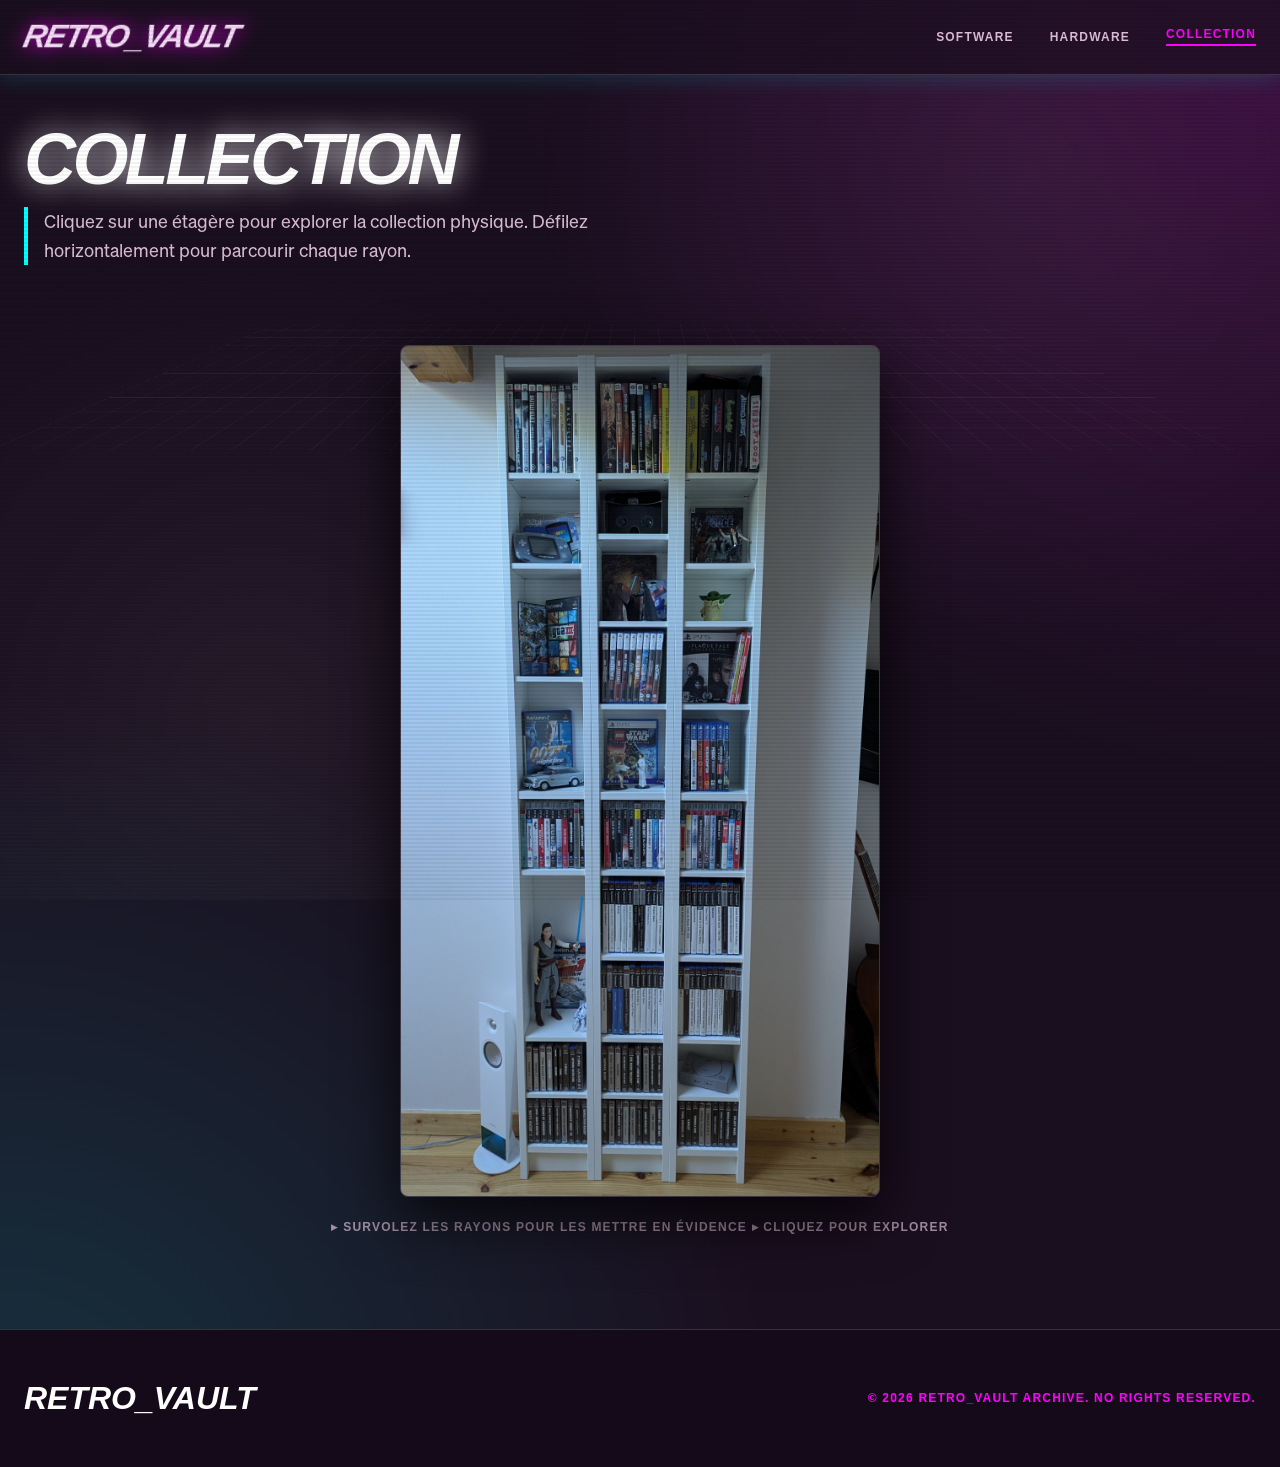
==== cabinet.html @ 1c25ea4e "add collection" ====
<!DOCTYPE html>
<html class="dark" lang="fr" style="">
<head>
    <meta charset="utf-8">
    <meta content="width=device-width, initial-scale=1.0" name="viewport">
    <title>RETRO_VAULT | Collection</title>
    <script src="tailwindcss-3.4.17.js"></script>
    <script id="tailwind-config" src="tailwind.js"></script>
    <link href="style.css" rel="stylesheet"/>
    <link href="images/favicon-32x32.png" rel="icon" sizes="32x32" type="image/png"/>
    <link href="images/favicon.png" rel="icon" sizes="1024x1024" type="image/png"/>
</head>
<body class="font-body-md antialiased min-w-[320px] overflow-x-hidden selection:bg-neon-pink selection:text-surface-deep">
<!-- Ambient Background Effects -->
<div class="fixed inset-0 scanlines"></div>
<div class="fixed inset-0 ambient-glow-pink pointer-events-none -z-10"></div>
<div class="fixed inset-0 ambient-glow-cyan pointer-events-none -z-10"></div>
<div class="fixed inset-0 grid-bg pointer-events-none -z-10" style="transform: perspective(500px) rotateX(60deg) translate(-9.1875px, 1.19048px);"></div>
<!-- TopNavBar -->
<header class="fixed top-0 w-full z-40 bg-surface/70 backdrop-blur-xl border-b border-glass-border shadow-[0_4px_20px_rgba(0,255,255,0.15)]">
    <div class="relative flex justify-between items-center w-full px-lg py-md max-w-container-max mx-auto">
        <a class="font-display-lg text-headline-lg tracking-tighter drop-shadow-[0_0_10px_rgba(255,0,255,0.8)] italic -skew-x-12"
           href="index.html">
            RETRO_VAULT
        </a>
        <div>
            <div class="hidden sm:flex items-center gap-9">
                <a class="text-on-surface-variant font-label-caps text-label-caps uppercase hover:text-electric-cyan hover:drop-shadow-[0_0_8px_#00FFFF] transition-all duration-300"
                   href="software.html">Software</a>
                <a class="text-on-surface-variant font-label-caps text-label-caps uppercase hover:text-neon-pink hover:drop-shadow-[0_0_8px_#FF00FF] transition-all duration-300"
                   href="hardware.html">Hardware</a>
                <a class="text-neon-pink border-b-2 border-neon-pink pb-1 font-label-caps text-label-caps uppercase hover:text-neon-pink hover:drop-shadow-[0_0_8px_#FF00FF] transition-all duration-300"
                   href="cabinet.html">Collection</a>
            </div>

            <div class="flex flex-1 justify-end items-center gap-4 md:gap-8">
                <button class="sm:hidden text-white flex flex-col items-center justify-center gap-[5px] p-1" id="mobile-menu-btn" aria-label="Menu" aria-expanded="false">
                    <span class="ham-line w-6 h-[2px] bg-current transition-transform duration-300"></span>
                    <span class="ham-line w-6 h-[2px] bg-current transition-transform duration-300"></span>
                    <span class="ham-line w-6 h-[2px] bg-current transition-transform duration-300"></span>
                </button>
            </div>
        </div>
        <!-- Mobile Menu Overlay -->
        <div class="absolute top-full right-lg min-w-[220px] bg-surface/70 backdrop-blur-xl border border-glass-border rounded-b-xl shadow-xl overflow-hidden hidden sm:hidden flex-col"
             id="mobile-menu">
            <a class="text-on-surface-variant text-base font-medium py-4 px-6 hover:bg-electric-cyan/10 transition-colors"
               href="software.html">Software</a>
            <a class="text-on-surface-variant text-base font-medium py-4 px-6 hover:bg-electric-cyan/10 transition-colors"
               href="hardware.html">Hardware</a>
            <a class="text-neon-pink border-b-2 border-neon-pink pb-1 font-medium py-4 px-6 hover:bg-electric-cyan/10 transition-colors"
               href="cabinet.html">Collection</a>
        </div>
    </div>
</header>
<!-- Main Content -->
<main class="max-w-container-max mx-auto px-md md:px-lg py-xl pt-[120px] relative z-10 flex flex-col items-center">
    <!-- Header Section -->
    <header class="mb-xl md:mb-[80px] text-center md:text-left w-full relative z-10">
        <h1 class="font-display-lg text-display-lg text-secondary italic uppercase tracking-tighter drop-shadow-[0_0_15px_rgba(255,255,255,0.8)] overflow-x-auto overflow-y-hidden whitespace-nowrap">
            COLLECTION
        </h1>
        <p class="font-body-lg text-body-lg text-on-surface-variant max-w-2xl mt-sm border-l-4 border-electric-cyan pl-md">
            Cliquez sur une étagère pour explorer la collection physique. Défilez horizontalement pour parcourir chaque rayon.
        </p>
    </header>

    <!-- Cabinet photo with clickable shelves -->
    <div id="cabinet-view" class="relative w-full max-w-[480px] mx-auto select-none">
        <!-- Main photo -->
        <img src="images/cabinet/armoire.jpg" alt="Armoire de collection rétro"
             class="block w-full h-auto rounded-xl border border-glass-border shadow-[0_20px_60px_rgba(0,0,0,0.8)]"/>

        <!-- Clickable shelf zones (10 floors). Positions in % so they scale with the photo.
             To fine-tune, edit the style values below (top / height / left / right). -->
        <!-- etagere 1 -->
        <a href="shelf.html?shelf=1" class="shelf-hotspot absolute z-10" style="top: 2.4%; height: 12.4%; left: 21.1%; right: 23.5%;" data-shelf="1" aria-label="Étagère 1">
            <span class="shelf-hotspot-label">1</span>
        </a>

        <!-- etagere 2 -->
        <a href="shelf.html?shelf=2" class="shelf-hotspot absolute z-10" style="top: 32.4%; height: 10.3%; left: 39.9%; right: 25.3%;" data-shelf="2" aria-label="Étagère 2">
            <span class="shelf-hotspot-label">2</span>
        </a>

        <!-- etagere 3 -->
        <a href="shelf.html?shelf=3" class="shelf-hotspot absolute z-10" style="top: 42.6%; height: 10%; left: 23.5%; right: 24.7%;" data-shelf="3" aria-label="Étagère 3">
            <span class="shelf-hotspot-label">3</span>
        </a>

        <!-- etagere 4 -->
        <a href="shelf.html?shelf=4" class="shelf-hotspot absolute z-10" style="top: 53.3%; height: 8.7%; left: 24.7%; right: 26.4%;" data-shelf="4" aria-label="Étagère 4">
            <span class="shelf-hotspot-label">4</span>
        </a>

        <!-- etagere 5 -->
        <a href="shelf.html?shelf=5" class="shelf-hotspot absolute z-10" style="top: 61.9%; height: 10%; left: 41.3%; right: 26.8%;" data-shelf="5" aria-label="Étagère 5">
            <span class="shelf-hotspot-label">5</span>
        </a>

        <!-- etagere 6 -->
        <a href="shelf.html?shelf=6" class="shelf-hotspot absolute z-10" style="top: 72%; height: 8.9%; left: 41%; right: 27.3%;" data-shelf="6" aria-label="Étagère 6">
            <span class="shelf-hotspot-label">6</span>
        </a>

        <!-- etagere 7 -->
        <a href="shelf.html?shelf=7" class="shelf-hotspot absolute z-10" style="top: 81.1%; height: 7.5%; left: 25.2%; right: 27.6%;" data-shelf="7" aria-label="Étagère 7">
            <span class="shelf-hotspot-label">7</span>
        </a>

        <!-- etagere 8 -->
        <a href="shelf.html?shelf=8" class="shelf-hotspot absolute z-10" style="top: 88.6%; height: 6.6%; left: 25.7%; right: 27.2%;" data-shelf="8" aria-label="Étagère 8">
            <span class="shelf-hotspot-label">8</span>
        </a>

        <!-- etagere 9 -->
        <a href="shelf.html?shelf=9" class="shelf-hotspot absolute z-10" style="top: 15.5%; height: 17.5%; left: 22.2%; right: 24.5%;" data-shelf="7" aria-label="Étagère 9">
            <span class="shelf-hotspot-label">9</span>
        </a>

        <!-- etagere 10 -->
        <a href="shelf.html?shelf=10" class="shelf-hotspot absolute z-10" style="top: 62.3%; height: 19.6%; left: 24.7%; right: 60.2%;" data-shelf="8" aria-label="Étagère 10">
            <span class="shelf-hotspot-label">10</span>
        </a>
    </div>

    <!-- Legend -->
    <p class="font-label-caps text-label-caps text-on-surface-variant/70 text-center mt-lg">
        ▸ SURVOLEZ LES RAYONS POUR LES METTRE EN ÉVIDENCE ▸ CLIQUEZ POUR EXPLORER
    </p>
</main>
<!-- Footer -->
<footer class="w-full mt-xl bg-surface-container-lowest border-t border-glass-border z-10 relative">
    <div class="flex flex-col md:flex-row justify-between items-center w-full px-lg py-xl max-w-container-max mx-auto gap-md">
        <div class="font-headline-lg text-headline-lg text-secondary italic">
            RETRO_VAULT
        </div>
        <div class="font-label-caps text-label-caps text-neon-pink">
            © 2026 RETRO_VAULT ARCHIVE. NO RIGHTS RESERVED.
        </div>
    </div>
</footer>
<script>
    // Mobile Menu Toggle
    const mobileMenuBtn = document.getElementById('mobile-menu-btn');
    const mobileMenu = document.getElementById('mobile-menu');
    if (mobileMenuBtn && mobileMenu) {
        let closeTimer = null;
        const openMenu = () => {
            if (closeTimer) { clearTimeout(closeTimer); closeTimer = null; }
            mobileMenu.classList.remove('hidden');
            mobileMenu.classList.add('flex');
            requestAnimationFrame(() => mobileMenu.classList.add('menu-open'));
            mobileMenuBtn.classList.add('open');
            mobileMenuBtn.setAttribute('aria-expanded', 'true');
        };
        const closeMenu = () => {
            mobileMenu.classList.remove('menu-open');
            mobileMenuBtn.classList.remove('open');
            mobileMenuBtn.setAttribute('aria-expanded', 'false');
            closeTimer = setTimeout(() => {
                mobileMenu.classList.add('hidden');
                mobileMenu.classList.remove('flex');
                closeTimer = null;
            }, 300);
        };
        mobileMenuBtn.addEventListener('click', () => {
            if (mobileMenu.classList.contains('menu-open')) closeMenu(); else openMenu();
        });
        document.addEventListener('click', (e) => {
            if (!mobileMenuBtn.contains(e.target) && !mobileMenu.contains(e.target) && mobileMenu.classList.contains('menu-open')) closeMenu();
        });
    }
</script>
</body>
</html>
---- style.css ----
/* fallback */
@font-face {
	font-family: sans-serif;
	font-style: normal;
	font-weight: 100 700;
}
/* Söhne — body text (hardware + software) */
@font-face {
	font-family: 'Soehne';
	font-style: normal;
	font-weight: 400;
	src: url('fonts/Soehne-Buch.otf') format('opentype');
}
@font-face {
	font-family: 'Soehne';
	font-style: italic;
	font-weight: 400;
	src: url('fonts/Soehne-BuchItalic.otf') format('opentype');
}
@font-face {
	font-family: 'Soehne';
	font-style: normal;
	font-weight: 500;
	src: url('fonts/Soehne-Medium.otf') format('opentype');
}
@font-face {
	font-family: 'Soehne';
	font-style: italic;
	font-weight: 500;
	src: url('fonts/Soehne-MediumItalic.otf') format('opentype');
}
@font-face {
	font-family: 'Soehne';
	font-style: normal;
	font-weight: 600;
	src: url('fonts/Soehne-Semibold.otf') format('opentype');
}
@font-face {
	font-family: 'Soehne';
	font-style: normal;
	font-weight: 700;
	src: url('fonts/Soehne-Bold.otf') format('opentype');
}

/* Press Start 2P — retro-futuristic pixel title (homepage hero) */
@font-face {
	font-family: 'PressStart2P';
	font-style: normal;
	font-weight: 400;
	src: url('fonts/PressStart2P-Regular.ttf') format('truetype');
}

/* Pixel arcade title: gradient fill + neon glow */
.title-arcade {
	font-family: 'PressStart2P', 'monospace', sans-serif;
	font-size: clamp(30px, 9vw, 66px);
	line-height: 1.4;
	letter-spacing: 0.05em;
	text-transform: uppercase;
	background: linear-gradient(180deg, #ffffff 0%, #00ffff 45%, #ff00ff 100%);
	-webkit-background-clip: text;
	background-clip: text;
	color: transparent;
	filter: drop-shadow(0 0 10px rgba(0, 255, 255, 0.55)) drop-shadow(0 0 22px rgba(255, 0, 255, 0.45));
}
.title-arcade-the {
	font-size: 0.55em;
	vertical-align: baseline;
}

.material-symbols-outlined {
	font-family: system-ui;
	font-weight: normal;
	font-style: normal;
	font-size: 24px;
	line-height: 1;
	letter-spacing: normal;
	text-transform: none;
	display: inline-block;
	white-space: nowrap;
	word-wrap: normal;
	direction: ltr;
	-webkit-font-smoothing: antialiased;
}

body {
	background-attachment: fixed;
	min-height: 100vh;
	color: #f1dcf4;
}

body {
	background: radial-gradient(circle at top right, rgba(255, 0, 255, 0.15), transparent 40%),
				radial-gradient(circle at bottom left, rgba(0, 255, 255, 0.15), transparent 40%),
				#1a0f1f;
}

.scanlines {
	position: fixed;
	top: 0; left: 0;
	background: linear-gradient(
		to bottom,
		rgba(255,255,255,0),
		rgba(255,255,255,0) 50%,
		rgba(0,0,0,0.1) 50%,
		rgba(0,0,0,0.1)
	);
	background-size: 100% 4px;
	pointer-events: none;
	z-index: 9999;
	opacity: 0.5;
}

@keyframes flicker {
	0% { opacity: 0.98; }
	100% { opacity: 1; }
}

.glass-panel {
	background: rgba(15, 5, 20, 0.7);
	backdrop-filter: blur(12px);
	border: 1px solid rgba(255, 255, 255, 0.1);
}

.neon-glow-pink {
	box-shadow: 0 0 20px rgba(255, 0, 255, 0.2);
}

.neon-glow-cyan {
	box-shadow: 0 0 20px rgba(0, 255, 255, 0.2);
}

.hardware-card {
	transition: all 0.4s cubic-bezier(0.175, 0.885, 0.32, 1.275);
}

.hardware-card:hover {
	transform: translateY(-5px) scale(1.02);
	border-color: rgba(0, 255, 255, 0.5);
	box-shadow: 0 10px 30px rgba(0, 255, 255, 0.2), 0 0 15px rgba(0, 255, 255, 0.4) inset;
}

.hardware-card:hover .hardware-image {
	transform: scale(1.05);
}
.flip-card {
	position: relative;
	perspective: 2200px; /* Deeper perspective for a stronger 3D feel */
	user-select: none;
	-webkit-user-select: none;
}

/* Card aspect ratio per console — matches the actual cover ratio */
.flip-card.ratio-ps1 {
	aspect-ratio: 1 / 1;
}
.flip-card.ratio-ps2 {
	aspect-ratio: 0.71 / 1;
}
.flip-card.ratio-ps3 {
	aspect-ratio: 0.87 / 1;
}
.flip-card.ratio-ps4 {
	aspect-ratio: 0.80 / 1;
}
.flip-card.ratio-ps5 {
	aspect-ratio: 0.80 / 1;
}
.flip-card.ratio-sega {
	aspect-ratio: 0.73 / 1;
}

/* Dynamic ground shadow: shrinks & darkens while the card turns edge-on */
.flip-card::before {
	content: '';
	position: absolute;
	left: 50%;
	bottom: -28px;
	width: 88%;
	height: 60px;
	transform: translateX(-50%);
	background: radial-gradient(ellipse at center, rgba(0, 0, 0, 0.65) 0%, rgba(0, 0, 0, 0.35) 45%, transparent 72%);
	filter: blur(8px);
	z-index: -1;
	pointer-events: none;
	transition: transform 1.5s cubic-bezier(0.175, 0.885, 1, 1), opacity 1.5s cubic-bezier(0.175, 0.885, 1, 1), width 1.5s cubic-bezier(0.175, 0.885, 1, 1);
}
.flip-card.flipped::before {
	width: 55%;
	opacity: 0.5;
	transform: translateX(-50%) translateY(-4px) scaleY(0.7);
}
.flip-card.flipped-v::before {
	width: 88%;
	opacity: 0.4;
	transform: translateX(-50%) translateY(8px) scaleY(1.2);
}

.flip-card-inner {
	transition: transform 1.5s cubic-bezier(0.175, 0.885, 1, 1); /* Slow flip so the 3D effect is fully visible */
	transform-style: preserve-3d;
	position: relative;
	will-change: transform;
}
.flip-card.flipped .flip-card-inner {
	transform: rotateY(180deg);
}
.flip-card.flipped-v .flip-card-inner {
	transform: rotateX(180deg);
}

/* Drag-to-flip: follow the pointer, vertical scroll preserved */
.flip-card {
	touch-action: pan-y;
}
.flip-card.dragging {
	cursor: grabbing;
	user-select: none;
	-webkit-user-select: none;
	touch-action: none;
}
.flip-card.dragging.flip-card .flip-card-inner {
	transition: none;
	transform: rotateY(var(--rot, 0deg));
}

/* Card locked while a flip animation is running: no interaction until it ends */
.flip-card.animating {
	cursor: progress;
}
.flip-card.animating a,
.flip-card.animating .desc-toggle {
	pointer-events: none;
}

/* 3D Box Edges — spine on the left, plain edges on right/top/bottom */
.flip-card-spine,
.flip-card-edge {
	position: absolute;
	pointer-events: none;
}

/* Left spine (real game-case spine) */
.flip-card-spine {
	top: 0;
	left: 0;
	width: 40px;
	height: 100%;
	transform-origin: left center;
	transform: translateZ(-20px) rotateY(-90deg);
	background: linear-gradient(90deg, rgba(140, 160, 160, 1) 0%, rgba(191, 208, 208, 1) 25%, rgba(224, 224, 224, 1) 50%, rgba(171, 194, 194, 1) 75%, rgba(126, 148, 148, 1) 100%);
	box-shadow: inset 0 0 14px rgba(0, 255, 255, 0.35);
	border-radius: 6px 0 0 6px;
	display: flex;
	align-items: center;
	justify-content: center;
}
.flip-card-spine::before {
	content: '';
	position: absolute;
	inset: 0;
	background: repeating-linear-gradient(90deg, rgba(255, 255, 255, 0.04) 0 2px, transparent 2px 4px);
}
.flip-card-spine span {
	color: rgba(0, 40, 40, 0.85);
	font-size: 9px;
	letter-spacing: 0.18em;
	text-transform: uppercase;
	white-space: nowrap;
	writing-mode: vertical-rl;
	transform: rotate(180deg);
	padding: 8px 0;
	font-family: sans-serif;
	font-weight: 700;
}

/* Right edge */
.flip-card-edge-right {
	top: 0;
	right: 0;
	width: 40px;
	height: 100%;
	transform-origin: right center;
	transform: translateZ(-20px) rotateY(90deg);
	background: linear-gradient(90deg, rgba(145, 165, 165, 1) 0%, rgba(196, 208, 208, 1) 50%, rgba(138, 157, 157, 1) 100%);
	box-shadow: inset 0 0 14px rgba(0, 255, 255, 0.3);
	border-radius: 0 6px 6px 0;
}

/* Top edge */
.flip-card-edge-top {
	top: 0;
	left: 0;
	width: 100%;
	height: 40px;
	transform-origin: top center;
	transform: translateZ(20px) rotateX(-90deg);
	background: linear-gradient(180deg, rgba(196, 208, 208, 1) 0%, rgba(145, 165, 165, 1) 100%);
	box-shadow: inset 0 0 14px rgba(0, 255, 255, 0.3);
	border-radius: 6px 6px 0 0;
}

/* Bottom edge */
.flip-card-edge-bottom {
	bottom: 0;
	left: 0;
	width: 100%;
	height: 40px;
	transform-origin: bottom center;
	transform: translateZ(20px) rotateX(90deg);
	background: linear-gradient(180deg, rgba(145, 165, 165, 1) 0%, rgba(126, 148, 148, 1) 100%);
	box-shadow: inset 0 0 14px rgba(0, 255, 255, 0.35);
	border-radius: 0 0 6px 6px;
}

.flip-card-front, .flip-card-back {
	backface-visibility: hidden;
	-webkit-backface-visibility: hidden;
	position: absolute;
	top: 0;
	left: 0;
	width: 100%;
	height: 100%;
	border-radius: 8px; /* PS5 case rounded corners */
	box-shadow: 0 10px 20px rgba(0,0,0,0.5), inset 0 0 0 1px rgba(255,255,255,0.12), inset 2px 2px 10px rgba(255,255,255,0.06);
}

.flip-card-front {
	transform: translateZ(20px);
}

/* Plastic sheen overlay with a moving gloss sweep */
.plastic-sheen {
	position: absolute;
	top: 0;
	left: 0;
	width: 100%;
	height: 100%;
	background: linear-gradient(135deg, rgba(255,255,255,0.2) 0%, rgba(255,255,255,0) 40%, rgba(255,255,255,0) 60%, rgba(255,255,255,0.05) 100%);
	pointer-events: none;
	border-radius: 8px;
	overflow: hidden;
	z-index: 21;
}
.plastic-sheen::after {
	content: '';
	position: absolute;
	top: -15%;
	bottom: -15%;
	left: 0;
	width: 45%;
	background: linear-gradient(105deg, transparent 0%, rgba(255,255,255,0.22) 45%, rgba(255,255,255,0.02) 70%, transparent 100%);
	transform: translateX(-160%) skewX(-18deg);
	animation: none;
	pointer-events: none;
}
@keyframes sheen-sweep {
	0% { transform: translateX(-160%) skewX(-18deg); }
	55%, 100% { transform: translateX(320%) skewX(-18deg); }
}

/* Gloss sweep only runs while a card is hovered */
.flip-card:hover .plastic-sheen::after {
	animation: sheen-sweep 6s ease-in-out infinite;
}
.flip-card:hover .flip-card-back .plastic-sheen::after {
	animation: sheen-sweep 7s ease-in-out infinite;
	animation-delay: -2.5s;
}

/* Disc tray hint on the case interior */
.flip-card-back {
	transform: rotateY(180deg) translateZ(20px);
	background: #111; /* Dark plastic back */
}
.flip-card-back::before {
	content: '';
	position: absolute;
	top: 50%;
	left: 50%;
	width: 260px;
	height: 260px;
	transform: translate(-50%, -50%);
	background:
		radial-gradient(circle at 50% 50%, rgba(255,255,255,0.08) 0%, rgba(255,255,255,0.03) 27%, transparent 28%),
		radial-gradient(circle at 50% 50%, transparent 0%, transparent 20%, rgba(0,0,0,0.45) 21%, transparent 44%),
		radial-gradient(circle at 50% 50%, rgba(255,255,255,0.05) 0%, transparent 60%);
	border-radius: 50%;
	pointer-events: none;
	z-index: 0;
}
.flip-card-back .plastic-sheen::after {
	background: linear-gradient(105deg, transparent 0%, rgba(255,255,255,0.10) 45%, rgba(255,255,255,0.01) 70%, transparent 100%);
}

/* Description on the card back: full text by default, clamped with
   ellipsis + down-arrow toggle only when it overflows (small cards) */
.desc-clamp {
	display: -webkit-box;
	-webkit-box-orient: vertical;
	overflow: hidden;
}
.desc-wrap {
	position: relative;
}
.desc-container {
	position: absolute;
	inset: 0;
	overflow: hidden;
}
.desc-wrap.expanded .desc-container {
	overflow: auto;
}
.desc-toggle {
	position: absolute;
	bottom: 6px;
	right: 6px;
	z-index: 30;
	width: 26px;
	height: 26px;
	display: flex;
	align-items: center;
	justify-content: center;
	border-radius: 9999px;
	background: rgba(15, 5, 20, 0.75);
	border: 1px solid rgba(0, 255, 255, 0.4);
	color: #00ffff;
	cursor: pointer;
	transition: all 0.3s ease;
}
.desc-toggle:hover {
	background: #00ffff;
	color: #000;
}
.desc-toggle svg {
	transition: transform 0.3s ease;
}
.desc-wrap.expanded .desc-toggle svg {
	transform: rotate(180deg);
}
.grid-bg {
	background-image: 
		linear-gradient(to right, rgba(255, 255, 255, 0.05) 1px, transparent 1px),
		linear-gradient(to bottom, rgba(255, 255, 255, 0.05) 1px, transparent 1px);
	background-size: 40px 40px;
	transform: perspective(500px) rotateX(60deg);
	transform-origin: bottom;
	position: absolute;
	bottom: 0;
	width: 100%;
	height: 50vh;
	z-index: -1;
}

.ambient-glow-pink {
	background: radial-gradient(circle at 80% 20%, rgba(255, 255, 255, 0.05) 0%, transparent 40%);
}

.ambient-glow-cyan {
	background: radial-gradient(circle at 20% 80%, rgba(255, 255, 255, 0.05) 0%, transparent 40%);
}

.glass-panel {
	background: rgba(31, 32, 31, 0.7);
	backdrop-filter: blur(12px);
	border: 1px solid rgba(255, 255, 255, 0.1);
}

.neon-shadow-cyan {
	box-shadow: 0 0 20px rgba(255, 255, 255, 0.1);
}

.neon-shadow-pink {
	box-shadow: 0 0 20px rgba(255, 255, 255, 0.1);
}

.crt-flicker {
	animation: crt 0.15s infinite;
	opacity: 0.95;
}

@keyframes crt {
	0% { opacity: 0.95; }
	50% { opacity: 1; }
	100% { opacity: 0.95; }
}

/* Custom scrollbar for modern feel */
::-webkit-scrollbar {
	width: 8px;
}
::-webkit-scrollbar-track {
	background: #564052;
}
::-webkit-scrollbar-thumb {
	background: #3d3042;
	border-radius: 4px;
}
::-webkit-scrollbar-thumb:hover {
	background: #a4899d;
}
/* Custom Scrollbar for Card Backs */
.custom-scrollbar::-webkit-scrollbar {
	width: 4px;
}

.custom-scrollbar::-webkit-scrollbar-track {
	background: rgba(255, 255, 255, 0.05);
}

.custom-scrollbar::-webkit-scrollbar-thumb {
	background: rgba(0, 255, 255, 0.5);
	border-radius: 2px;
}

.custom-scrollbar::-webkit-scrollbar-thumb:hover {
	background: rgba(255, 0, 255, 0.8);
}

/* Mobile Menu */
#mobile-menu {
	opacity: 0;
	pointer-events: none;
	transform: translateY(-10px);
	transition: opacity 0.3s ease, transform 0.3s ease;
}
#mobile-menu.menu-open {
	opacity: 1;
	pointer-events: auto;
	transform: translateY(0);
}

/* Hamburger -> X animation */
#mobile-menu-btn.open .ham-line:nth-child(1) {
	transform: translateY(7px) rotate(45deg);
}
#mobile-menu-btn.open .ham-line:nth-child(2) {
	opacity: 0;
}
#mobile-menu-btn.open .ham-line:nth-child(3) {
	transform: translateY(-7px) rotate(-45deg);
}

/* Options panel (mobile): height animated so the container border grows smoothly */
#options-panel {
	display: grid;
	grid-template-rows: 0fr;
	opacity: 0;
	visibility: hidden;
	pointer-events: none;
	transition: grid-template-rows 0.3s ease, opacity 0.3s ease, visibility 0.3s ease;
}
#options-panel.options-open {
	grid-template-rows: 1fr;
	opacity: 1;
	visibility: visible;
	pointer-events: auto;
}
@media (min-width: 768px) {
	#options-panel {
		grid-template-rows: 1fr;
		opacity: 1;
		visibility: visible;
		pointer-events: auto;
	}
}

/* Filters button: active state while the panel is open */
#options-btn[aria-expanded="true"] {
	color: #00FFFF;
	border-color: rgba(0, 255, 255, 0.6);
	background: transparent;
	box-shadow: 0 0 12px rgba(0, 255, 255, 0.25);
}
/* Attention (hover/focus): filled electric blue, black text — wins over active */
#options-btn:hover {
	color: #000;
	background: #00FFFF;
	border-color: #00FFFF;
}

/* Console dropdown (custom): bar active while the list is open */
#console-filter-btn[aria-expanded="true"] {
	color: #00FFFF;
	border-color: rgba(0, 255, 255, 0.6);
	background: transparent;
}
/* Console dropdown list: fixed so it escapes the overflow-hidden panel */
#console-filter-options {
	position: fixed;
	z-index: 50;
}
/* Attention (hover/focus): filled electric blue, black text — wins over active */
#console-filter-btn:hover {
	color: #000;
	background: #00FFFF;
	border-color: #00FFFF;
}

/* ===== Collection cabinet: clickable shelf zones ===== */
.shelf-hotspot {
	border-radius: 6px;
	border: 1px solid rgba(255, 255, 255, 0.0);
	background: transparent;
	transition: background 0.25s ease, border-color 0.25s ease, box-shadow 0.25s ease;
	outline: none;
}
.shelf-hotspot .shelf-hotspot-label {
	position: absolute;
	top: 4px;
	right: 6px;
	font-family: sans-serif;
	font-size: 11px;
	font-weight: 700;
	letter-spacing: 0.08em;
	color: rgba(255, 255, 255, 0.0);
	transition: color 0.25s ease;
}
.shelf-hotspot:hover,
.shelf-hotspot:focus-visible {
	background: rgba(0, 255, 255, 0.10);
	border-color: rgba(0, 255, 255, 0.7);
	box-shadow: 0 0 20px rgba(0, 255, 255, 0.35), inset 0 0 12px rgba(0, 255, 255, 0.2);
}
.shelf-hotspot:hover .shelf-hotspot-label,
.shelf-hotspot:focus-visible .shelf-hotspot-label {
	color: #00FFFF;
}

/* ===== Shelf page: horizontal scroll + entrance zoom ===== */
#shelf-viewport {
	scrollbar-width: thin;
	scrollbar-color: #00FFFF #271b2c;
	cursor: grab;
}
#shelf-viewport:active {
	cursor: grabbing;
}

.shelf-gutter {
	flex: 0 0 auto;
	width: 6vw;
	min-width: 24px;
	align-self: stretch;
}

.shelf-image {
	display: block;
	align-self: stretch;
	height: 100%;
	width: auto;
	max-width: none;
	opacity: 0;
	transform: scale(1.15);
	transform-origin: center center;
	box-shadow: 0 0 40px rgba(0, 0, 0, 0.7);
}

.shelf-image.shelf-zoom-in {
	opacity: 1;
	transition: transform 1.4s cubic-bezier(0.22, 0.61, 0.36, 1), opacity 0.6s ease;
	transform: scale(1);
}

/* Zoom-out transition when navigating back to the cabinet */
.shelf-image.shelf-zoom-out {
	opacity: 0;
	transform: scale(0.6);
	transition: transform 0.7s cubic-bezier(0.55, 0, 0.55, 0.2), opacity 0.45s ease;
}

/* Fade out the browser's native scroll so the photo stays immersive */
#shelf-viewport::-webkit-scrollbar {
	height: 0;
}
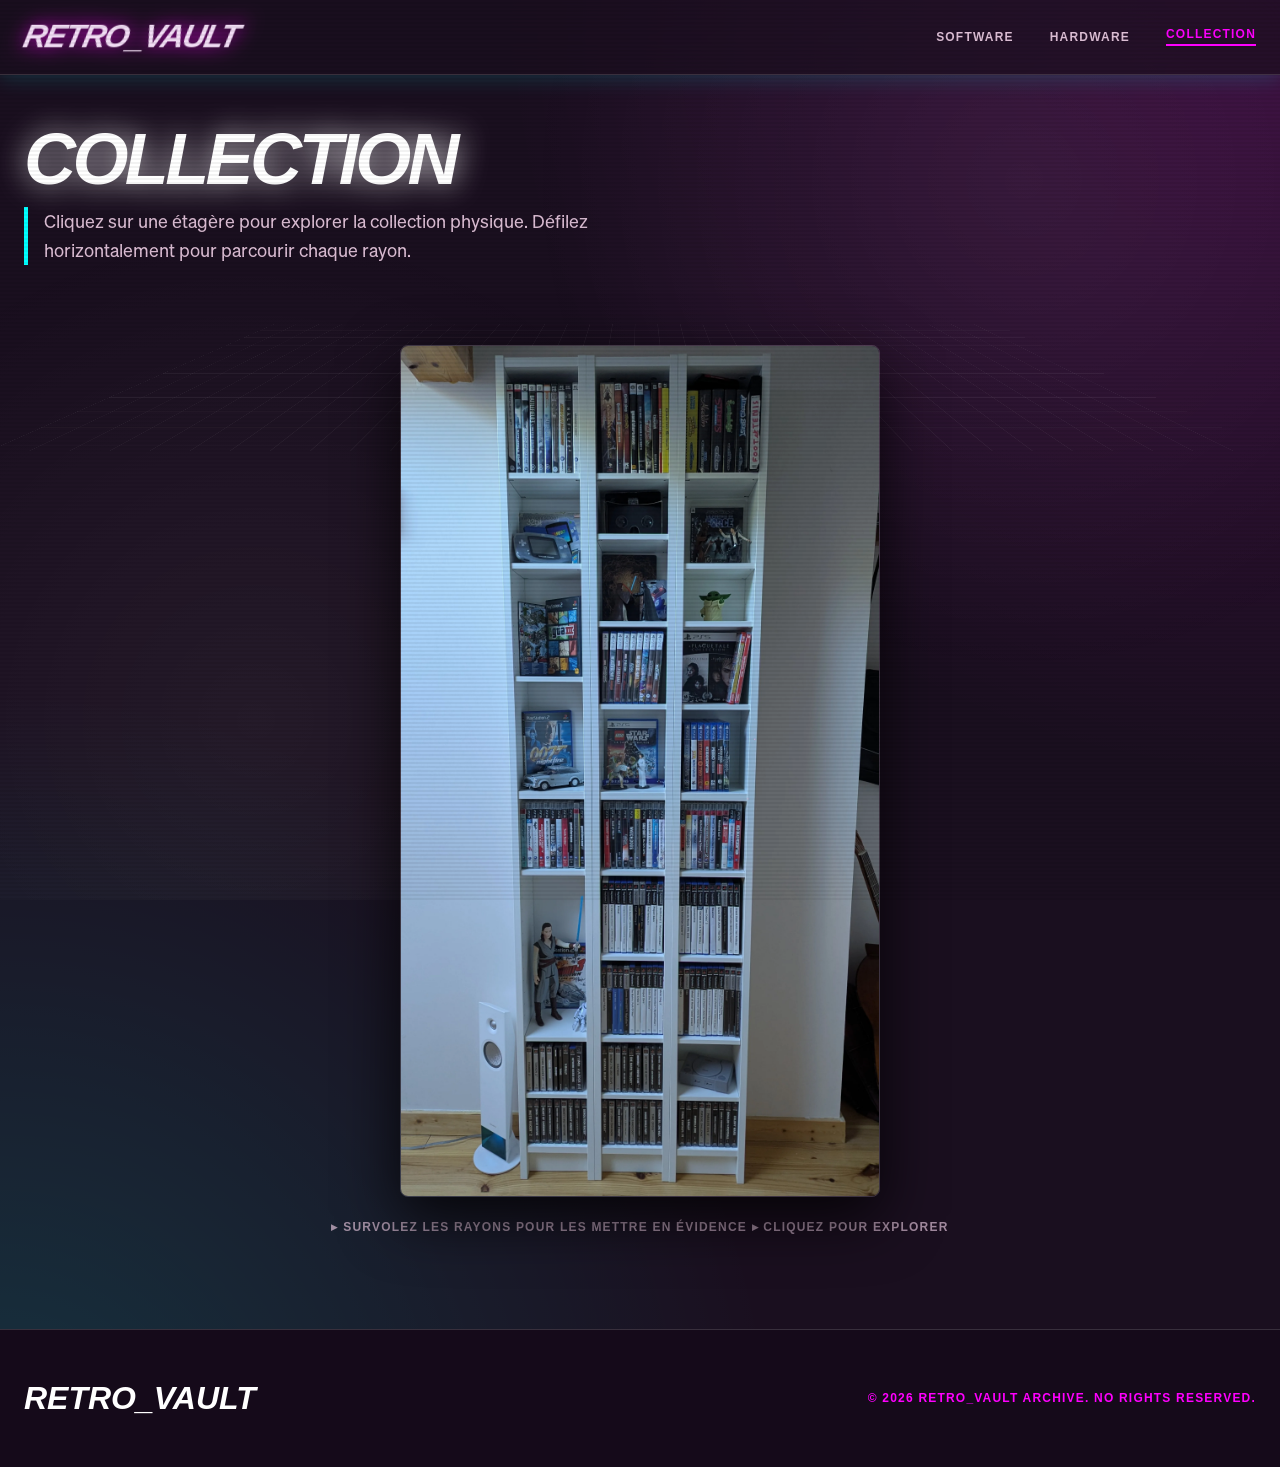
==== commit b207ced5: "encore in webp" ====
--- a/cabinet.html
+++ b/cabinet.html
@@ -6,7 +6,8 @@
     <title>RETRO_VAULT | Collection</title>
     <script src="tailwindcss-3.4.17.js"></script>
     <script id="tailwind-config" src="tailwind.js"></script>
-    <link href="style.css" rel="stylesheet"/>
+    <link href="style/style.css" rel="stylesheet"/>
+    <link href="style/cabinet.css" rel="stylesheet"/>
     <link href="images/favicon-32x32.png" rel="icon" sizes="32x32" type="image/png"/>
     <link href="images/favicon.png" rel="icon" sizes="1024x1024" type="image/png"/>
 </head>
@@ -68,7 +69,7 @@
     <!-- Cabinet photo with clickable shelves -->
     <div id="cabinet-view" class="relative w-full max-w-[480px] mx-auto select-none">
         <!-- Main photo -->
-        <img src="images/cabinet/armoire.jpg" alt="Armoire de collection rétro"
+        <img src="images/cabinet/armoire.webp" alt="Armoire de collection rétro"
              class="block w-full h-auto rounded-xl border border-glass-border shadow-[0_20px_60px_rgba(0,0,0,0.8)]"/>
 
         <!-- Clickable shelf zones (10 floors). Positions in % so they scale with the photo.
@@ -140,37 +141,6 @@
         </div>
     </div>
 </footer>
-<script>
-    // Mobile Menu Toggle
-    const mobileMenuBtn = document.getElementById('mobile-menu-btn');
-    const mobileMenu = document.getElementById('mobile-menu');
-    if (mobileMenuBtn && mobileMenu) {
-        let closeTimer = null;
-        const openMenu = () => {
-            if (closeTimer) { clearTimeout(closeTimer); closeTimer = null; }
-            mobileMenu.classList.remove('hidden');
-            mobileMenu.classList.add('flex');
-            requestAnimationFrame(() => mobileMenu.classList.add('menu-open'));
-            mobileMenuBtn.classList.add('open');
-            mobileMenuBtn.setAttribute('aria-expanded', 'true');
-        };
-        const closeMenu = () => {
-            mobileMenu.classList.remove('menu-open');
-            mobileMenuBtn.classList.remove('open');
-            mobileMenuBtn.setAttribute('aria-expanded', 'false');
-            closeTimer = setTimeout(() => {
-                mobileMenu.classList.add('hidden');
-                mobileMenu.classList.remove('flex');
-                closeTimer = null;
-            }, 300);
-        };
-        mobileMenuBtn.addEventListener('click', () => {
-            if (mobileMenu.classList.contains('menu-open')) closeMenu(); else openMenu();
-        });
-        document.addEventListener('click', (e) => {
-            if (!mobileMenuBtn.contains(e.target) && !mobileMenu.contains(e.target) && mobileMenu.classList.contains('menu-open')) closeMenu();
-        });
-    }
-</script>
+<script src="script/script.js"></script>
 </body>
-</html>
+</html>
--- a/style/style.css
+++ b/style/style.css
@@ -0,0 +1,157 @@
+/* fallback */
+@font-face {
+	font-family: sans-serif;
+	font-style: normal;
+	font-weight: 100 700;
+}
+/* Söhne — body text (hardware + software) */
+@font-face {
+	font-family: 'Soehne';
+	font-style: normal;
+	font-weight: 400;
+	src: url('../fonts/Soehne-Buch.otf') format('opentype');
+}
+@font-face {
+	font-family: 'Soehne';
+	font-style: italic;
+	font-weight: 400;
+	src: url('../fonts/Soehne-BuchItalic.otf') format('opentype');
+}
+@font-face {
+	font-family: 'Soehne';
+	font-style: normal;
+	font-weight: 500;
+	src: url('../fonts/Soehne-Medium.otf') format('opentype');
+}
+@font-face {
+	font-family: 'Soehne';
+	font-style: italic;
+	font-weight: 500;
+	src: url('../fonts/Soehne-MediumItalic.otf') format('opentype');
+}
+@font-face {
+	font-family: 'Soehne';
+	font-style: normal;
+	font-weight: 600;
+	src: url('../fonts/Soehne-Semibold.otf') format('opentype');
+}
+@font-face {
+	font-family: 'Soehne';
+	font-style: normal;
+	font-weight: 700;
+	src: url('../fonts/Soehne-Bold.otf') format('opentype');
+}
+
+/* Press Start 2P — retro-futuristic pixel title (homepage hero) */
+@font-face {
+	font-family: 'PressStart2P';
+	font-style: normal;
+	font-weight: 400;
+	src: url('../fonts/PressStart2P-Regular.ttf') format('truetype');
+}
+
+body {
+	background-attachment: fixed;
+	min-height: 100vh;
+	color: #f1dcf4;
+}
+
+body {
+	background: radial-gradient(circle at top right, rgba(255, 0, 255, 0.15), transparent 40%),
+				radial-gradient(circle at bottom left, rgba(0, 255, 255, 0.15), transparent 40%),
+				#1a0f1f;
+}
+
+.scanlines {
+	position: fixed;
+	top: 0; left: 0;
+	background: linear-gradient(
+		to bottom,
+		rgba(255,255,255,0),
+		rgba(255,255,255,0) 50%,
+		rgba(0,0,0,0.1) 50%,
+		rgba(0,0,0,0.1)
+	);
+	background-size: 100% 4px;
+	pointer-events: none;
+	z-index: 9999;
+	opacity: 0.5;
+}
+
+@keyframes flicker {
+	0% { opacity: 0.98; }
+	100% { opacity: 1; }
+}
+
+.glass-panel {
+	background: rgba(15, 5, 20, 0.7);
+	backdrop-filter: blur(12px);
+	border: 1px solid rgba(255, 255, 255, 0.1);
+}
+
+.grid-bg {
+	background-image: 
+		linear-gradient(to right, rgba(255, 255, 255, 0.05) 1px, transparent 1px),
+		linear-gradient(to bottom, rgba(255, 255, 255, 0.05) 1px, transparent 1px);
+	background-size: 40px 40px;
+	transform: perspective(500px) rotateX(60deg);
+	transform-origin: bottom;
+	position: absolute;
+	bottom: 0;
+	width: 100%;
+	height: 50vh;
+	z-index: -1;
+}
+
+.ambient-glow-pink {
+	background: radial-gradient(circle at 80% 20%, rgba(255, 255, 255, 0.05) 0%, transparent 40%);
+}
+
+.ambient-glow-cyan {
+	background: radial-gradient(circle at 20% 80%, rgba(255, 255, 255, 0.05) 0%, transparent 40%);
+}
+
+.glass-panel {
+	background: rgba(31, 32, 31, 0.7);
+	backdrop-filter: blur(12px);
+	border: 1px solid rgba(255, 255, 255, 0.1);
+}
+
+/* Custom scrollbar for modern feel */
+::-webkit-scrollbar {
+	width: 8px;
+}
+::-webkit-scrollbar-track {
+	background: #564052;
+}
+::-webkit-scrollbar-thumb {
+	background: #3d3042;
+	border-radius: 4px;
+}
+::-webkit-scrollbar-thumb:hover {
+	background: #a4899d;
+}
+
+/* Mobile Menu */
+#mobile-menu {
+	opacity: 0;
+	pointer-events: none;
+	transform: translateY(-10px);
+	transition: opacity 0.3s ease, transform 0.3s ease;
+}
+#mobile-menu.menu-open {
+	opacity: 1;
+	pointer-events: auto;
+	transform: translateY(0);
+}
+
+/* Hamburger -> X animation */
+#mobile-menu-btn.open .ham-line:nth-child(1) {
+	transform: translateY(7px) rotate(45deg);
+}
+#mobile-menu-btn.open .ham-line:nth-child(2) {
+	opacity: 0;
+}
+#mobile-menu-btn.open .ham-line:nth-child(3) {
+	transform: translateY(-7px) rotate(-45deg);
+}
--- a/style/cabinet.css
+++ b/style/cabinet.css
@@ -0,0 +1,29 @@
+/* ===== Collection cabinet: clickable shelf zones ===== */
+.shelf-hotspot {
+	border-radius: 6px;
+	border: 1px solid rgba(255, 255, 255, 0.0);
+	background: transparent;
+	transition: background 0.25s ease, border-color 0.25s ease, box-shadow 0.25s ease;
+	outline: none;
+}
+.shelf-hotspot .shelf-hotspot-label {
+	position: absolute;
+	top: 4px;
+	right: 6px;
+	font-family: sans-serif;
+	font-size: 11px;
+	font-weight: 700;
+	letter-spacing: 0.08em;
+	color: rgba(255, 255, 255, 0.0);
+	transition: color 0.25s ease;
+}
+.shelf-hotspot:hover,
+.shelf-hotspot:focus-visible {
+	background: rgba(0, 255, 255, 0.10);
+	border-color: rgba(0, 255, 255, 0.7);
+	box-shadow: 0 0 20px rgba(0, 255, 255, 0.35), inset 0 0 12px rgba(0, 255, 255, 0.2);
+}
+.shelf-hotspot:hover .shelf-hotspot-label,
+.shelf-hotspot:focus-visible .shelf-hotspot-label {
+	color: #00FFFF;
+}
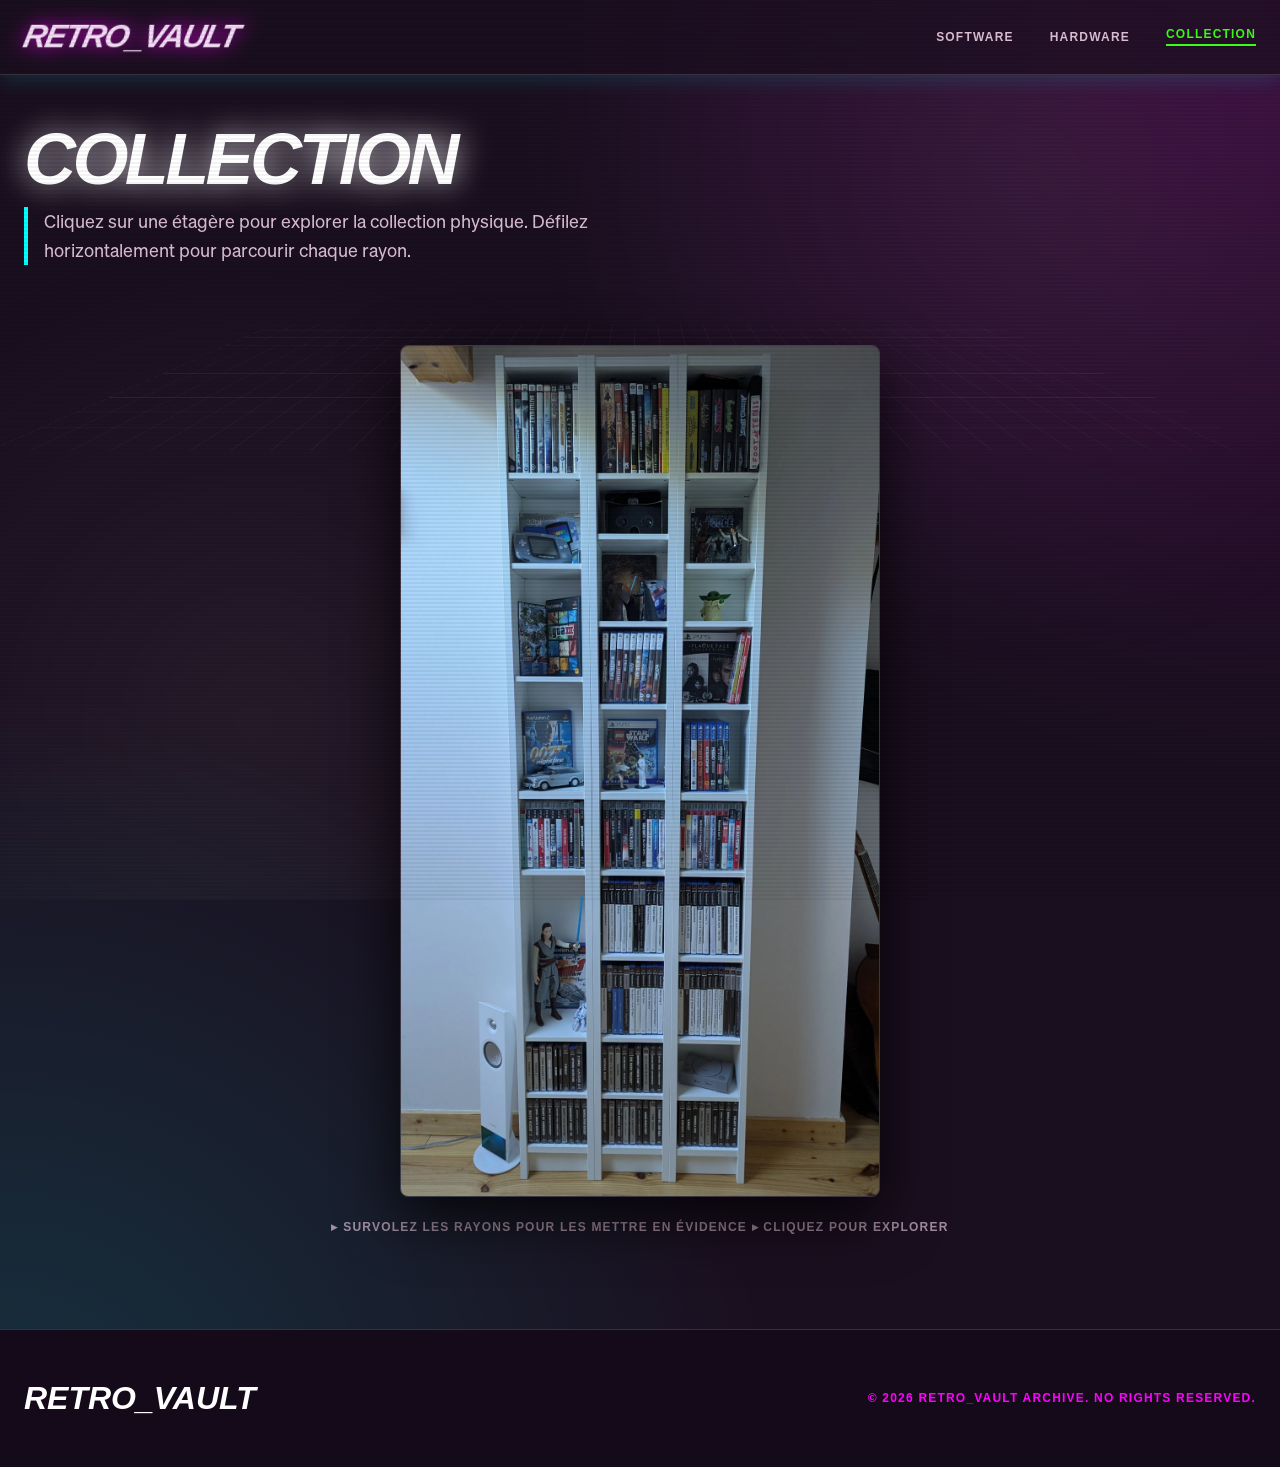
==== commit f948e69a: "add collection in index" ====
--- a/cabinet.html
+++ b/cabinet.html
@@ -30,7 +30,7 @@
                    href="software.html">Software</a>
                 <a class="text-on-surface-variant font-label-caps text-label-caps uppercase hover:text-neon-pink hover:drop-shadow-[0_0_8px_#FF00FF] transition-all duration-300"
                    href="hardware.html">Hardware</a>
-                <a class="text-neon-pink border-b-2 border-neon-pink pb-1 font-label-caps text-label-caps uppercase hover:text-neon-pink hover:drop-shadow-[0_0_8px_#FF00FF] transition-all duration-300"
+                <a class="text-neon-green border-b-2 border-neon-green pb-1 font-label-caps text-label-caps uppercase hover:text-neon-green hover:drop-shadow-[0_0_8px_#39FF14] transition-all duration-300"
                    href="cabinet.html">Collection</a>
             </div>
 
@@ -49,7 +49,7 @@
                href="software.html">Software</a>
             <a class="text-on-surface-variant text-base font-medium py-4 px-6 hover:bg-electric-cyan/10 transition-colors"
                href="hardware.html">Hardware</a>
-            <a class="text-neon-pink border-b-2 border-neon-pink pb-1 font-medium py-4 px-6 hover:bg-electric-cyan/10 transition-colors"
+            <a class="text-neon-green border-b-2 border-neon-green pb-1 font-medium py-4 px-6 hover:bg-electric-cyan/10 transition-colors"
                href="cabinet.html">Collection</a>
         </div>
     </div>
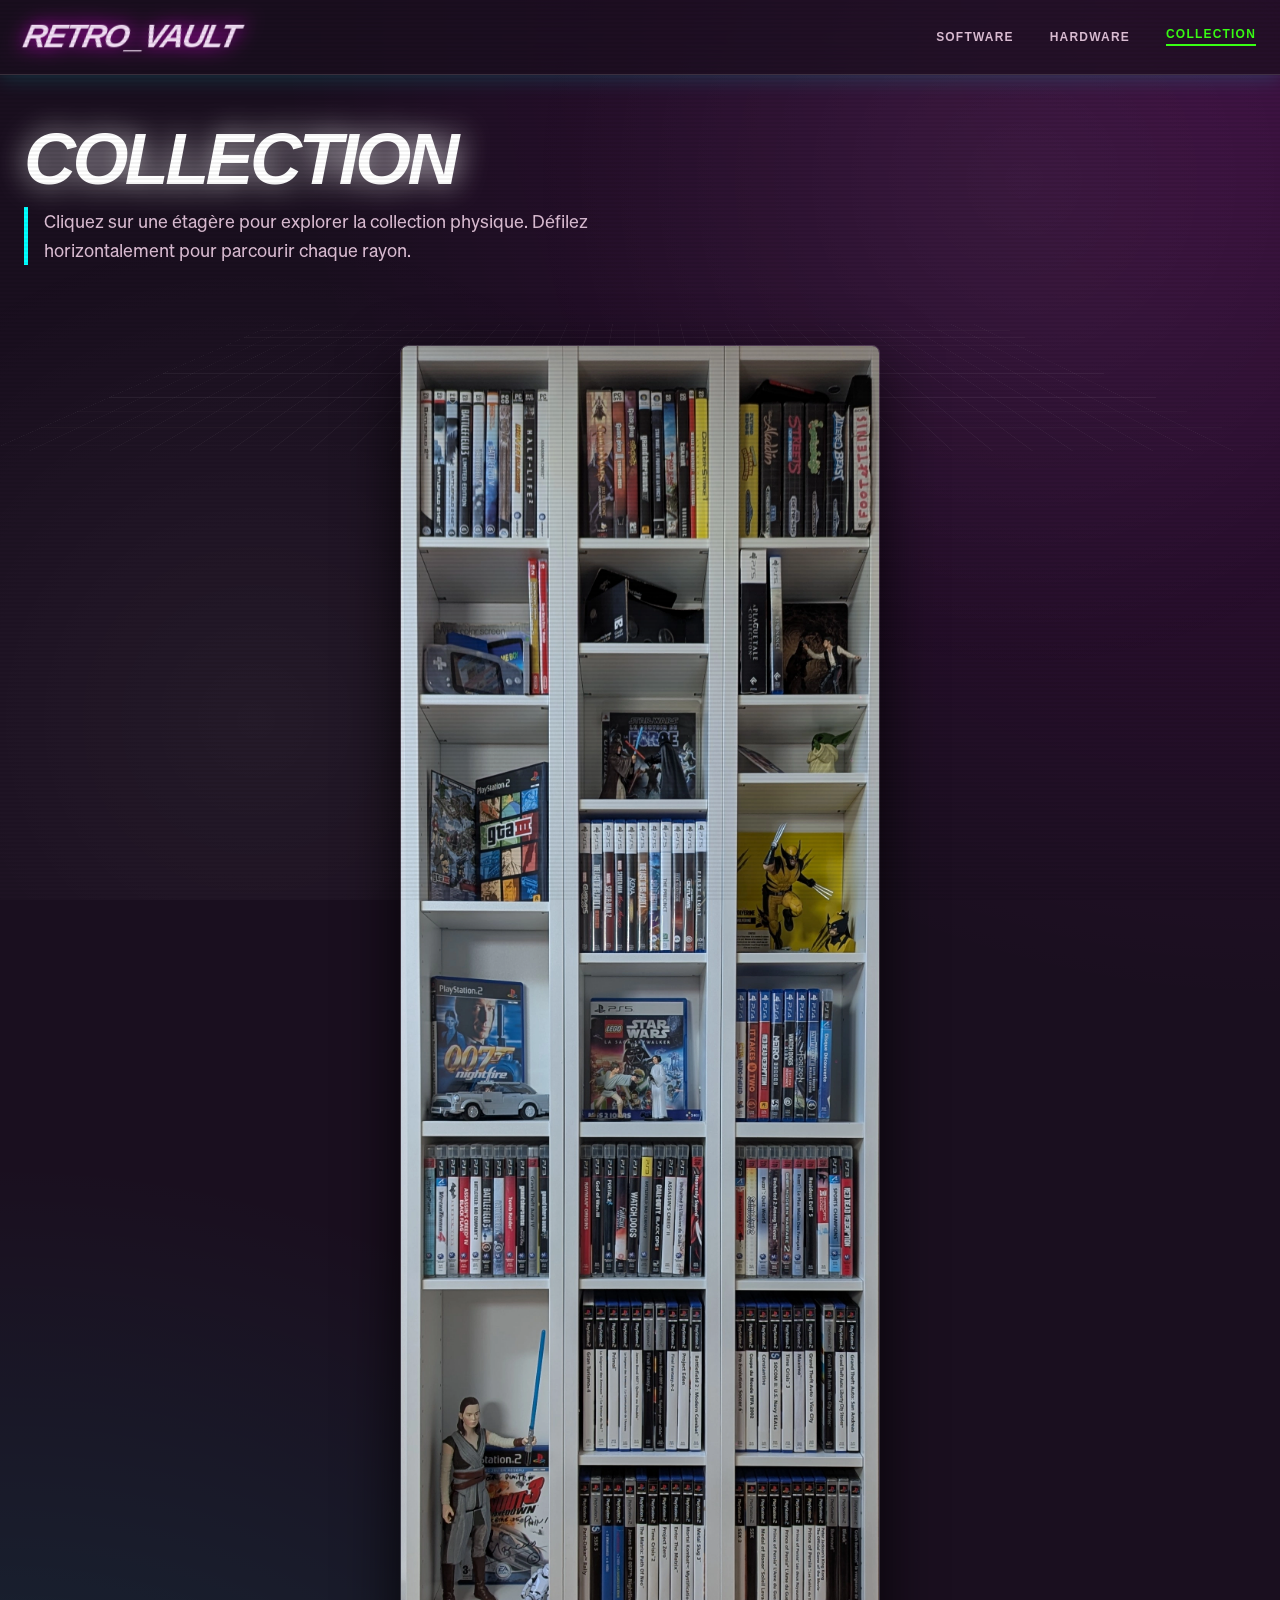
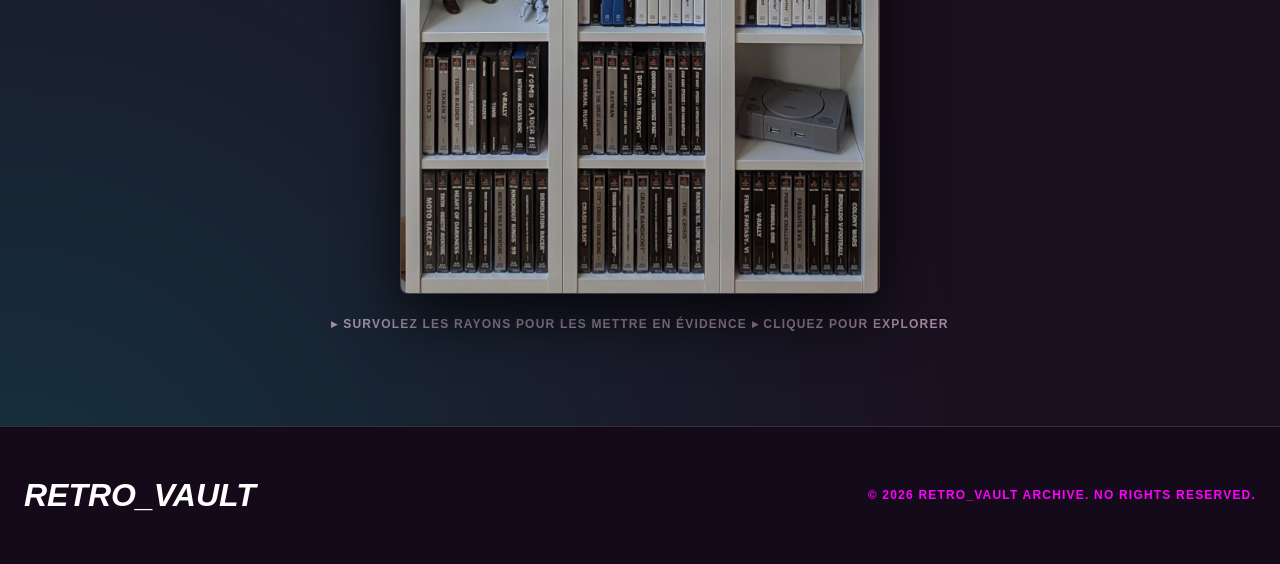
==== commit 24afc433: "update shelf" ====
--- a/cabinet.html
+++ b/cabinet.html
@@ -75,52 +75,52 @@
         <!-- Clickable shelf zones (10 floors). Positions in % so they scale with the photo.
              To fine-tune, edit the style values below (top / height / left / right). -->
         <!-- etagere 1 -->
-        <a href="shelf.html?shelf=1" class="shelf-hotspot absolute z-10" style="top: 2.4%; height: 12.4%; left: 21.1%; right: 23.5%;" data-shelf="1" aria-label="Étagère 1">
+        <a href="#" class="shelf-hotspot absolute z-10" style="top: 0.4%; height: 12.4%; left: 1.1%; right: 0.5%;" data-shelf="1" aria-label="Étagère 1">
             <span class="shelf-hotspot-label">1</span>
         </a>
 
         <!-- etagere 2 -->
-        <a href="shelf.html?shelf=2" class="shelf-hotspot absolute z-10" style="top: 32.4%; height: 10.3%; left: 39.9%; right: 25.3%;" data-shelf="2" aria-label="Étagère 2">
+        <a href="#" class="shelf-hotspot absolute z-10" style="top: 29.4%; height: 10.3%; left: 34.5%; right: 0.3%;" data-shelf="2" aria-label="Étagère 2">
             <span class="shelf-hotspot-label">2</span>
         </a>
 
         <!-- etagere 3 -->
-        <a href="shelf.html?shelf=3" class="shelf-hotspot absolute z-10" style="top: 42.6%; height: 10%; left: 23.5%; right: 24.7%;" data-shelf="3" aria-label="Étagère 3">
+        <a href="#" class="shelf-hotspot absolute z-10" style="top: 39.6%; height: 11%; left: 0.5%; right: 0.3%;" data-shelf="3" aria-label="Étagère 3">
             <span class="shelf-hotspot-label">3</span>
         </a>
 
         <!-- etagere 4 -->
-        <a href="shelf.html?shelf=4" class="shelf-hotspot absolute z-10" style="top: 53.3%; height: 8.7%; left: 24.7%; right: 26.4%;" data-shelf="4" aria-label="Étagère 4">
+        <a href="#" class="shelf-hotspot absolute z-10" style="top: 50.5%; height: 10.5%; left: 0.7%; right: 0.4%;" data-shelf="4" aria-label="Étagère 4">
             <span class="shelf-hotspot-label">4</span>
         </a>
 
         <!-- etagere 5 -->
-        <a href="shelf.html?shelf=5" class="shelf-hotspot absolute z-10" style="top: 61.9%; height: 10%; left: 41.3%; right: 26.8%;" data-shelf="5" aria-label="Étagère 5">
+        <a href="#" class="shelf-hotspot absolute z-10" style="top: 60.5%; height: 11.5%; left: 34.3%; right: 0.8%;" data-shelf="5" aria-label="Étagère 5">
             <span class="shelf-hotspot-label">5</span>
         </a>
 
         <!-- etagere 6 -->
-        <a href="shelf.html?shelf=6" class="shelf-hotspot absolute z-10" style="top: 72%; height: 8.9%; left: 41%; right: 27.3%;" data-shelf="6" aria-label="Étagère 6">
+        <a href="#" class="shelf-hotspot absolute z-10" style="top: 71.8%; height: 11.9%; left: 34%; right: 0.3%;" data-shelf="6" aria-label="Étagère 6">
             <span class="shelf-hotspot-label">6</span>
         </a>
 
         <!-- etagere 7 -->
-        <a href="shelf.html?shelf=7" class="shelf-hotspot absolute z-10" style="top: 81.1%; height: 7.5%; left: 25.2%; right: 27.6%;" data-shelf="7" aria-label="Étagère 7">
+        <a href="#" class="shelf-hotspot absolute z-10" style="top: 83.1%; height: 8.5%; left: 1.2%; right: 0.6%;" data-shelf="7" aria-label="Étagère 7">
             <span class="shelf-hotspot-label">7</span>
         </a>
 
         <!-- etagere 8 -->
-        <a href="shelf.html?shelf=8" class="shelf-hotspot absolute z-10" style="top: 88.6%; height: 6.6%; left: 25.7%; right: 27.2%;" data-shelf="8" aria-label="Étagère 8">
+        <a href="#" class="shelf-hotspot absolute z-10" style="top: 91.6%; height: 7.6%; left: 1.7%; right: 1.2%;" data-shelf="8" aria-label="Étagère 8">
             <span class="shelf-hotspot-label">8</span>
         </a>
 
         <!-- etagere 9 -->
-        <a href="shelf.html?shelf=9" class="shelf-hotspot absolute z-10" style="top: 15.5%; height: 17.5%; left: 22.2%; right: 24.5%;" data-shelf="7" aria-label="Étagère 9">
+        <a href="#" class="shelf-hotspot absolute z-10" style="top: 12.5%; height: 17.5%; left: 0.2%; right: 0.5%;" data-shelf="9" aria-label="Étagère 9">
             <span class="shelf-hotspot-label">9</span>
         </a>
 
         <!-- etagere 10 -->
-        <a href="shelf.html?shelf=10" class="shelf-hotspot absolute z-10" style="top: 62.3%; height: 19.6%; left: 24.7%; right: 60.2%;" data-shelf="8" aria-label="Étagère 10">
+        <a href="#" class="shelf-hotspot absolute z-10" style="top: 60.5%; height: 23.1%; left: 0.7%; right: 66.2%;" data-shelf="10" aria-label="Étagère 10">
             <span class="shelf-hotspot-label">10</span>
         </a>
     </div>
@@ -130,6 +130,30 @@
         ▸ SURVOLEZ LES RAYONS POUR LES METTRE EN ÉVIDENCE ▸ CLIQUEZ POUR EXPLORER
     </p>
 </main>
+<!-- Shelf Modal (fullscreen, horizontally scrollable) -->
+<div id="shelf-modal" class="hidden fixed inset-0 z-50" role="dialog" aria-modal="true"
+     aria-label="Étagère plein écran">
+    <!-- Fullscreen backdrop (fades in while the modal scales up) -->
+    <div id="shelf-modal-backdrop" class="absolute inset-0 bg-black/85 backdrop-blur-md"></div>
+    <!-- Backdrop click target -->
+    <div id="shelf-modal-close" class="absolute inset-0 cursor-zoom-out"></div>
+    <!-- Close button -->
+    <button id="shelf-modal-x" type="button"
+            class="fixed top-5 right-5 z-10 w-12 h-12 rounded-full border border-glass-border bg-surface-container/80 text-white text-xl leading-none flex items-center justify-center hover:border-electric-cyan hover:text-electric-cyan transition-all duration-300"
+            aria-label="Fermer">✕</button>
+    <!-- Title chip -->
+    <div id="shelf-modal-title"
+         class="fixed top-6 left-5 z-10 font-label-caps text-label-caps uppercase text-electric-cyan pointer-events-none">
+    </div>
+    <!-- Horizontally scrollable viewport -->
+    <div id="shelf-modal-viewport" class="absolute inset-0 overflow-x-auto overflow-y-hidden flex items-stretch">
+        <div id="shelf-modal-track" class="relative h-full flex shrink-0 items-center px-8 sm:px-12 gap-4"></div>
+    </div>
+    <!-- Scroll hint -->
+    <p class="fixed bottom-5 left-1/2 -translate-x-1/2 z-10 font-label-caps text-label-caps uppercase text-on-surface-variant/60 pointer-events-none whitespace-nowrap">
+        ▸ Faites défiler horizontalement ▸
+    </p>
+</div>
 <!-- Footer -->
 <footer class="w-full mt-xl bg-surface-container-lowest border-t border-glass-border z-10 relative">
     <div class="flex flex-col md:flex-row justify-between items-center w-full px-lg py-xl max-w-container-max mx-auto gap-md">
@@ -142,5 +166,6 @@
     </div>
 </footer>
 <script src="script/script.js"></script>
+<script src="script/cabinet.js"></script>
 </body>
 </html>
--- a/style/cabinet.css
+++ b/style/cabinet.css
@@ -27,3 +27,76 @@
 .shelf-hotspot:focus-visible .shelf-hotspot-label {
 	color: #00FFFF;
 }
+
+/* ===== Shelf modal: animate from shelf rect → fullscreen via CSS vars ===== */
+#shelf-modal {
+	position: fixed;
+	z-index: 50;
+	top: var(--modal-top, 0px);
+	left: var(--modal-left, 0px);
+	width: var(--modal-width, 100vw);
+	height: var(--modal-height, 100vh);
+	opacity: 0;
+	pointer-events: none;
+	overflow: hidden;
+	transition: top 0.55s cubic-bezier(0.22, 0.61, 1, 1),
+				left 0.55s cubic-bezier(0.22, 0.61, 1, 1),
+				width 0.55s cubic-bezier(0.22, 0.61, 1, 1),
+				height 0.55s cubic-bezier(0.22, 0.61, 1, 1),
+				opacity 1s cubic-bezier(0.22, 0.61, 1, 1);
+}
+#shelf-modal.open {
+	top: 0;
+	left: 0;
+	width: 100vw;
+	height: 100vh;
+	opacity: 1;
+	pointer-events: auto;
+}
+
+/* Fullscreen backdrop (fades in/out with the modal's own opacity) */
+#shelf-modal-backdrop {
+	-webkit-backdrop-filter: blur(6px);
+	backdrop-filter: blur(6px);
+}
+
+#shelf-modal-viewport {
+	scrollbar-width: thin;
+	scrollbar-color: #00FFFF #271b2c;
+	touch-action: pan-x;
+	cursor: grab;
+}
+#shelf-modal-viewport:active {
+	cursor: grabbing;
+}
+#shelf-modal-viewport::-webkit-scrollbar {
+	height: 8px;
+}
+#shelf-modal-viewport::-webkit-scrollbar-track {
+	background: rgba(255, 255, 255, 0.05);
+}
+#shelf-modal-viewport::-webkit-scrollbar-thumb {
+	background: rgba(0, 255, 255, 0.5);
+	border-radius: 4px;
+}
+
+.shelf-image {
+	display: block;
+	align-self: center;
+	height: 88%;
+	width: var(--img-w-start, 100vw);
+	max-width: none;
+	box-shadow: 0 0 60px rgba(0, 0, 0, 0.8);
+	border-radius: 8px;
+	flex: 0 0 auto;
+	transform-origin: center center;
+	transition: width 0.55s cubic-bezier(0.1, 0.1, 1, 1);
+}
+.shelf-image.loaded {
+	width: var(--img-w-end, auto);
+}
+
+/* Remove the track's left padding while the shelf image is not yet loaded. */
+#shelf-modal-track:has(.shelf-image:not(.loaded)) {
+	padding-left: 0;
+}
